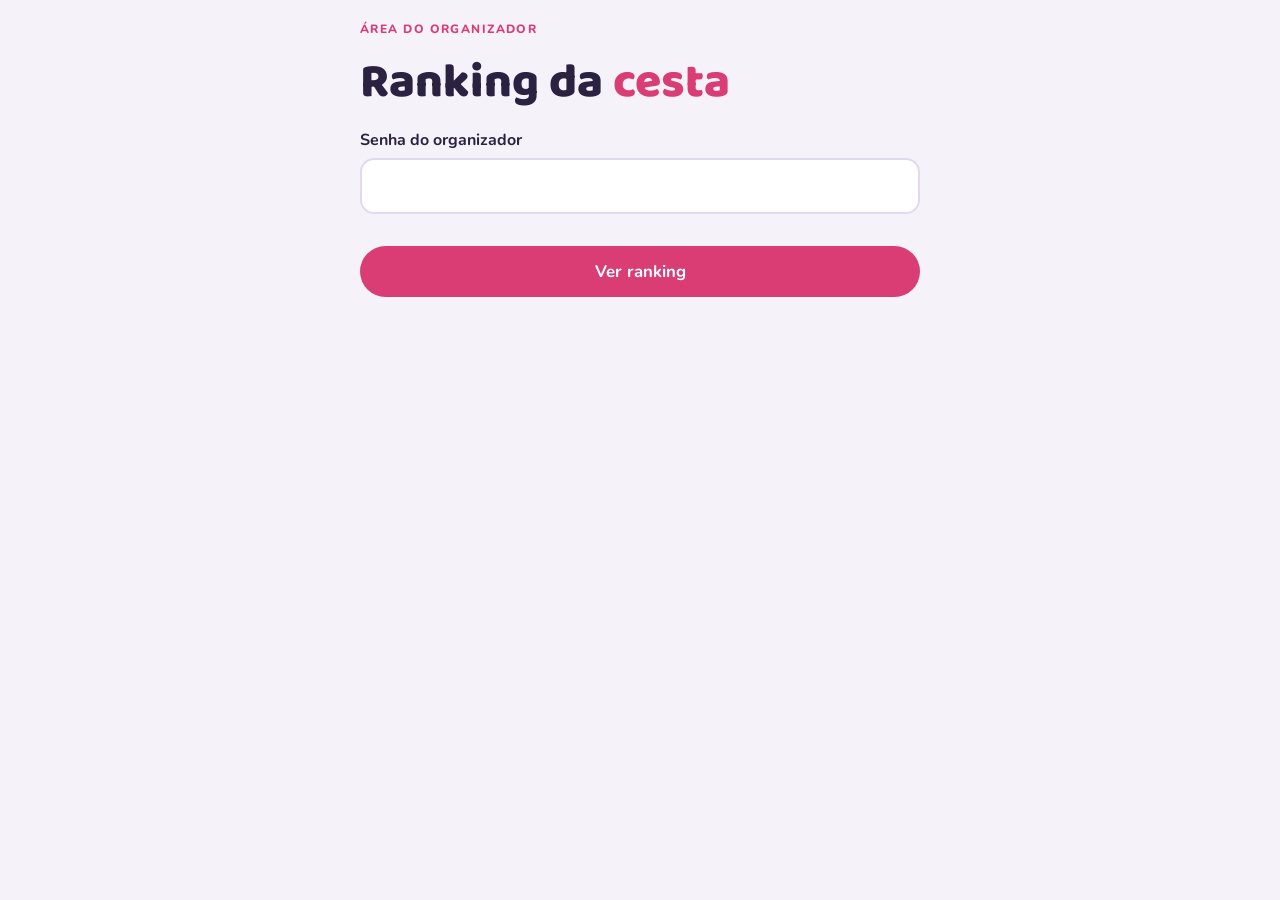
==== ranking.html @ c0b14872 "Quiz Quem é essa criança? Co-Authored-By: Claude Opus 5.5 <noreply@anthropic.com> Claude-Session: ht" ====
<!doctype html>
<html lang="pt-BR">
<head>
<meta charset="utf-8">
<meta name="viewport" content="width=device-width,initial-scale=1,viewport-fit=cover">
<meta name="robots" content="noindex">
<title>Ranking da cesta</title>
<link rel="preconnect" href="https://fonts.googleapis.com">
<link rel="stylesheet" href="https://fonts.googleapis.com/css2?family=Baloo+2:wght@500;700;800&family=Nunito:wght@400;600;700;800&display=swap">
<link rel="stylesheet" href="style.css">
<script src="config.js"></script>
<style>
  .rank { list-style: none; margin: 0; padding: 0; display: flex; flex-direction: column; gap: 8px; font-variant-numeric: tabular-nums; }
  .rank li { display: grid; grid-template-columns: 2.4rem 1fr auto; align-items: center; gap: 12px; background: var(--cartao); border-radius: 14px; padding: 12px 16px; }
  .rank .pos { font-family: var(--display); font-weight: 800; font-size: 1.4rem; color: var(--tinta-suave); }
  .rank .quem { font-weight: 700; min-width: 0; overflow-wrap: anywhere; }
  .rank .quem small { display: block; font-weight: 600; color: var(--tinta-suave); }
  .rank .pts { font-family: var(--display); font-weight: 800; font-size: 1.5rem; }
  .rank .pts small { font: 600 .85rem var(--texto); color: var(--tinta-suave); }
  .rank li.ouro { background: var(--bala); color: #fff; }
  .rank li.ouro .pos, .rank li.ouro small { color: #ffe3ec; }
  .acoes { display: flex; gap: 10px; flex-wrap: wrap; }
  .acoes .btn { flex: 1 1 160px; }
  .gab { display: grid; grid-template-columns: repeat(auto-fill, minmax(120px, 1fr)); gap: 14px; }
</style>
</head>
<body>
<main class="wrap" id="app">
  <span class="etiqueta">Área do organizador</span>
  <h1>Ranking da <em>cesta</em></h1>
  <form id="f">
    <label for="senha">Senha do organizador</label>
    <input type="password" id="senha" autocomplete="current-password" required>
  </form>
  <div class="nav" style="position:static;background:none"><button class="btn" form="f" type="submit">Ver ranking</button></div>
  <p class="erro" id="msg" hidden></p>
</main>
<script>
const app = document.getElementById("app");
const esc = s => String(s).replace(/[&<>"]/g, c => ({ "&": "&amp;", "<": "&lt;", ">": "&gt;", '"': "&quot;" }[c]));
const hora = d => new Date(d).toLocaleTimeString("pt-BR", { hour: "2-digit", minute: "2-digit" });
let senha = "";

document.getElementById("f").addEventListener("submit", async e => {
  e.preventDefault();
  senha = document.getElementById("senha").value;
  const msg = document.getElementById("msg");
  try { await carregar(); }
  catch (err) { msg.hidden = false; msg.textContent = /senha/i.test(err.message) ? "Senha incorreta." : "Não foi possível carregar. Tente de novo."; }
});

async function carregar() {
  const lista = await rpc("quiz_ranking", { p_senha: senha });
  const total = QUIZ.fotos.length;
  app.innerHTML = `
    <span class="etiqueta">${lista.length} participante${lista.length === 1 ? "" : "s"}</span>
    <h1>Ranking da <em>cesta</em></h1>
    ${lista.length ? `<p class="sub">Empate é decidido por quem enviou primeiro.</p>` : `<p class="sub">Ninguém enviou respostas ainda. Toque em Atualizar depois que a turma responder.</p>`}
    <ol class="rank">${lista.map((p, i) => `
      <li class="${i === 0 ? "ouro" : ""}">
        <span class="pos">${i + 1}º</span>
        <span class="quem">${esc(p.nome)}<small>enviou às ${hora(p.enviado_em)}</small></span>
        <span class="pts">${p.acertos}<small> / ${total}</small></span>
      </li>`).join("")}</ol>
    <div class="acoes">
      <button class="btn sec" id="atualizar">Atualizar</button>
      <button class="btn" id="revelar">Revelar quem é quem</button>
    </div>
    <div id="gab"></div>`;
  document.getElementById("atualizar").onclick = carregar;
  document.getElementById("revelar").onclick = revelar;
}

async function revelar() {
  const g = await rpc("quiz_gabarito_revelar", { p_senha: senha });
  const mapa = Object.fromEntries(g.map(x => [x.codigo, x.nome]));
  document.getElementById("gab").innerHTML = `
    <h2 style="margin-block:8px 14px">Quem é quem</h2>
    <div class="gab">${QUIZ.fotos.map((c, i) => `<div class="mini"><img src="fotos/${c}.jpg" alt="Foto ${i + 1}"><span>${esc(mapa[c] || "")}</span></div>`).join("")}</div>`;
  document.getElementById("revelar").hidden = true;
}
</script>
</body>
</html>
---- style.css ----
/* Álbum de fotos antigo: papel lilás claro, tinta ameixa, rosa-bala como destaque */
:root {
  --papel: #f6f2fa;
  --cartao: #ffffff;
  --tinta: #2b2140;
  --tinta-suave: #6b6180;
  --linha: #e2d9ec;
  --bala: #d93d74;
  --bala-escura: #b52c5d;
  --caramelo: #f2b33d;
  --ok: #1f8a5b;
  --display: "Baloo 2", "Trebuchet MS", system-ui, sans-serif;
  --texto: "Nunito", system-ui, -apple-system, "Segoe UI", sans-serif;
  color-scheme: light;
}
* { box-sizing: border-box; }
html, body { margin: 0; }
body {
  background: var(--papel);
  color: var(--tinta);
  font: 16px/1.5 var(--texto);
  min-height: 100vh;
  padding-left: max(16px, env(safe-area-inset-left, 0px));
  padding-right: max(16px, env(safe-area-inset-right, 0px));
  padding-block: max(20px, env(safe-area-inset-top, 0px)) max(32px, env(safe-area-inset-bottom, 0px));
}
.wrap { max-width: 560px; margin: 0 auto; display: flex; flex-direction: column; gap: 20px; }
h1, h2 { font-family: var(--display); line-height: 1.05; margin: 0; text-wrap: balance; }
h1 { font-size: clamp(2.2rem, 8vw, 3rem); font-weight: 800; }
h1 em { font-style: normal; color: var(--bala); }
h2 { font-size: 1.6rem; font-weight: 700; }
p { margin: 0; }
.sub { color: var(--tinta-suave); }
.etiqueta { font-size: .75rem; font-weight: 800; letter-spacing: .12em; text-transform: uppercase; color: var(--bala); }

.btn {
  appearance: none; border: 0; border-radius: 999px; cursor: pointer;
  font: 700 1.05rem var(--texto); padding: 14px 24px;
  background: var(--bala); color: #fff; transition: background .15s, transform .1s;
}
.btn:hover { background: var(--bala-escura); }
.btn:active { transform: scale(.98); }
.btn:disabled { opacity: .45; cursor: not-allowed; }
.btn.sec { background: transparent; color: var(--tinta); box-shadow: inset 0 0 0 2px var(--linha); }
.btn.sec:hover { background: var(--cartao); }
.btn:focus-visible, .nome:focus-visible, input:focus-visible { outline: 3px solid var(--caramelo); outline-offset: 2px; }

input[type=text], input[type=password] {
  width: 100%; font: 600 1.1rem var(--texto); color: var(--tinta);
  padding: 14px 16px; border-radius: 14px; border: 2px solid var(--linha); background: var(--cartao);
}
input:focus { border-color: var(--bala); outline: none; }
label { font-weight: 700; display: block; margin-bottom: 6px; }

/* Polaroid */
.polaroid {
  background: var(--cartao); padding: 12px 12px 14px; border-radius: 4px;
  box-shadow: 0 10px 30px -12px rgba(43,33,64,.35), 0 2px 6px rgba(43,33,64,.08);
  transform: rotate(var(--giro, -1.2deg)); align-self: center; width: min(100%, 420px);
}
.polaroid .moldura { aspect-ratio: 4 / 5; background: #efe9f4; overflow: hidden; display: grid; place-items: center; }
.polaroid img { width: 100%; height: 100%; object-fit: contain; display: block; }
.polaroid .legenda { font-family: var(--display); font-weight: 700; font-size: 1.3rem; text-align: center; padding-top: 8px; min-height: 2.1rem; }
.polaroid .legenda.vazia { color: var(--tinta-suave); font-weight: 500; }

.progresso { height: 8px; background: var(--linha); border-radius: 99px; overflow: hidden; }
.progresso > div { height: 100%; background: var(--bala); width: 0; transition: width .25s; }
.topo { display: flex; justify-content: space-between; align-items: baseline; gap: 12px; font-variant-numeric: tabular-nums; }

.nomes { display: grid; grid-template-columns: repeat(auto-fill, minmax(140px, 1fr)); gap: 8px; }
.nome {
  appearance: none; cursor: pointer; text-align: left; font: 700 .98rem var(--texto); color: var(--tinta);
  padding: 11px 12px; border-radius: 12px; border: 2px solid var(--linha); background: var(--cartao);
  display: flex; justify-content: space-between; align-items: center; gap: 6px; min-width: 0;
}
.nome:hover { border-color: var(--bala); }
.nome.usado { color: var(--tinta-suave); background: transparent; border-style: dashed; }
.nome.usado::after { content: "usado"; font-size: .7rem; font-weight: 800; text-transform: uppercase; letter-spacing: .06em; }
.nome.escolhido { background: var(--bala); border-color: var(--bala); color: #fff; }
.nome.escolhido::after { content: "✓"; }
.dica { font-size: .9rem; color: var(--tinta-suave); }

.nav { display: flex; gap: 10px; position: sticky; bottom: 0; padding-block: 12px max(12px, env(safe-area-inset-bottom, 0px)); background: linear-gradient(transparent, var(--papel) 30%); }
.nav .btn { flex: 1; }

.revisao { display: grid; grid-template-columns: repeat(auto-fill, minmax(100px, 1fr)); gap: 12px; }
.mini { background: var(--cartao); padding: 6px 6px 8px; border-radius: 4px; box-shadow: 0 4px 12px -6px rgba(43,33,64,.3); cursor: pointer; border: 0; font: inherit; color: inherit; text-align: center; }
.mini img { width: 100%; aspect-ratio: 1; object-fit: cover; display: block; background: #efe9f4; }
.mini span { display: block; font-weight: 700; font-size: .85rem; padding-top: 6px; line-height: 1.2; }
.mini span.falta { color: var(--bala); }

.aviso { background: #fff4dc; border-radius: 14px; padding: 12px 14px; font-weight: 600; }
.erro { color: var(--bala-escura); font-weight: 700; }
.fim { text-align: center; align-items: center; padding-top: 10vh; }
.doce { font-size: 3.5rem; line-height: 1; }

@media (prefers-reduced-motion: reduce) { * { transition: none !important; } }
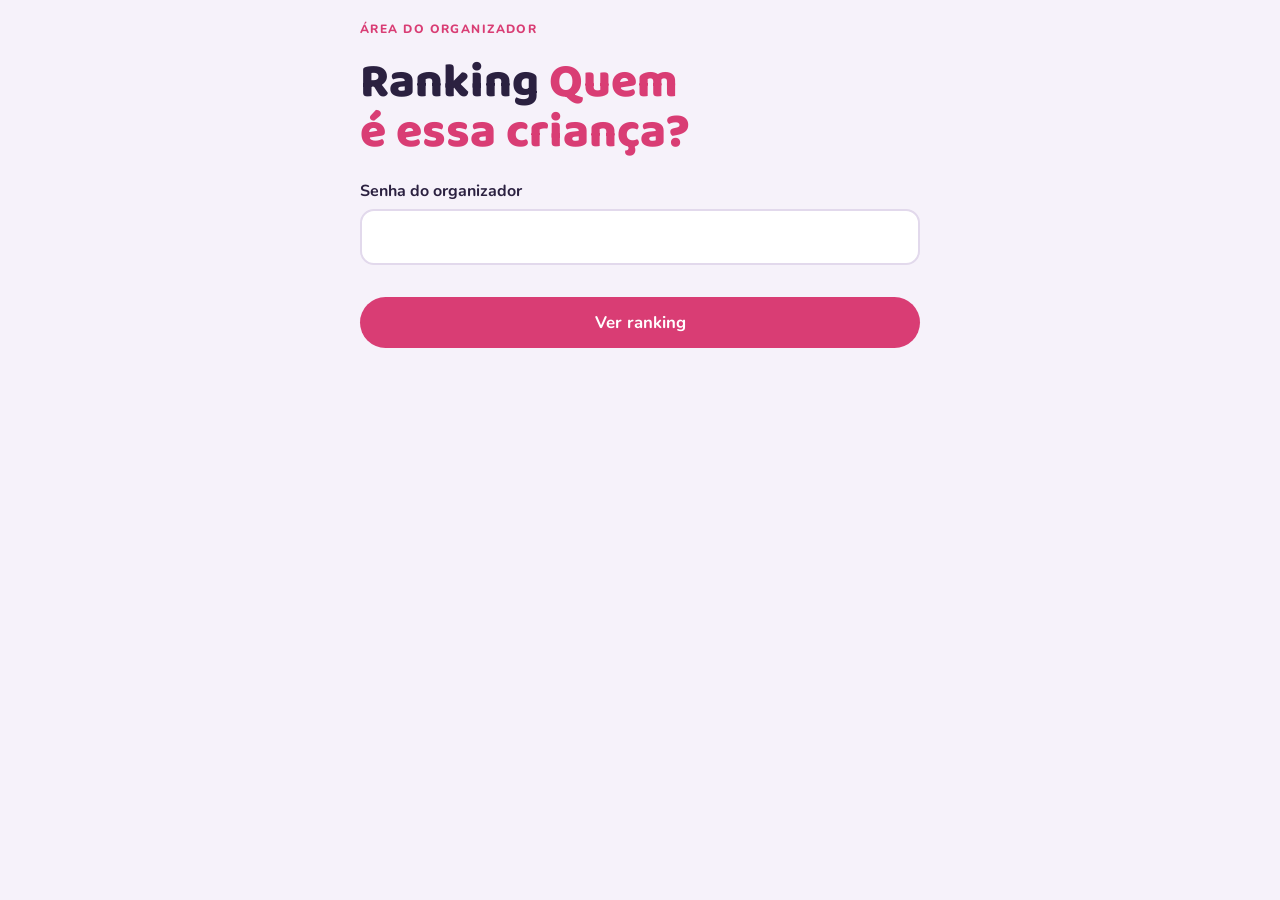
==== commit 9a8547ce: "Renomeia o título do ranking Co-Authored-By: Claude Opus 5.5 <noreply@anthropic.com> Claude-Session:" ====
--- a/ranking.html
+++ b/ranking.html
@@ -4,7 +4,7 @@
 <meta charset="utf-8">
 <meta name="viewport" content="width=device-width,initial-scale=1,viewport-fit=cover">
 <meta name="robots" content="noindex">
-<title>Ranking da cesta</title>
+<title>Ranking Quem é essa criança?</title>
 <link rel="preconnect" href="https://fonts.googleapis.com">
 <link rel="stylesheet" href="https://fonts.googleapis.com/css2?family=Baloo+2:wght@500;700;800&family=Nunito:wght@400;600;700;800&display=swap">
 <link rel="stylesheet" href="style.css">
@@ -27,7 +27,7 @@
 <body>
 <main class="wrap" id="app">
   <span class="etiqueta">Área do organizador</span>
-  <h1>Ranking da <em>cesta</em></h1>
+  <h1>Ranking <em>Quem é essa criança?</em></h1>
   <form id="f">
     <label for="senha">Senha do organizador</label>
     <input type="password" id="senha" autocomplete="current-password" required>
@@ -54,7 +54,7 @@
   const total = QUIZ.fotos.length;
   app.innerHTML = `
     <span class="etiqueta">${lista.length} participante${lista.length === 1 ? "" : "s"}</span>
-    <h1>Ranking da <em>cesta</em></h1>
+    <h1>Ranking <em>Quem é essa criança?</em></h1>
     ${lista.length ? `<p class="sub">Empate é decidido por quem enviou primeiro.</p>` : `<p class="sub">Ninguém enviou respostas ainda. Toque em Atualizar depois que a turma responder.</p>`}
     <ol class="rank">${lista.map((p, i) => `
       <li class="${i === 0 ? "ouro" : ""}">
--- a/style.css
+++ b/style.css
@@ -84,7 +84,7 @@
 .nav .btn { flex: 1; }
 
 .revisao { display: grid; grid-template-columns: repeat(auto-fill, minmax(100px, 1fr)); gap: 12px; }
-.mini { background: var(--cartao); padding: 6px 6px 8px; border-radius: 4px; box-shadow: 0 4px 12px -6px rgba(43,33,64,.3); cursor: pointer; border: 0; font: inherit; color: inherit; text-align: center; }
+.mini { background: var(--cartao); padding: 6px 6px 8px; border-radius: 4px; box-shadow: 0 4px 12px -6px rgba(43,33,64,.3); border: 0; font: inherit; color: inherit; text-align: center; }
 .mini img { width: 100%; aspect-ratio: 1; object-fit: cover; display: block; background: #efe9f4; }
 .mini span { display: block; font-weight: 700; font-size: .85rem; padding-top: 6px; line-height: 1.2; }
 .mini span.falta { color: var(--bala); }
@@ -95,3 +95,11 @@
 .doce { font-size: 3.5rem; line-height: 1; }
 
 @media (prefers-reduced-motion: reduce) { * { transition: none !important; } }
+
+/* Tela de entrada: só o nome, em destaque */
+.entrada { display: flex; flex-direction: column; gap: 18px; padding-top: 12vh; }
+.campo-nome { background: var(--cartao); border-radius: 22px; padding: 22px 20px; box-shadow: 0 14px 34px -18px rgba(43,33,64,.45); display: flex; flex-direction: column; gap: 10px; }
+.campo-nome label { font-family: var(--display); font-size: 1.7rem; font-weight: 800; margin: 0; }
+.campo-nome input { font-size: 1.3rem; padding: 18px 18px; border-width: 3px; }
+.intro { display: flex; flex-direction: column; gap: 8px; }
+h2 em { font-style: normal; color: var(--bala); }
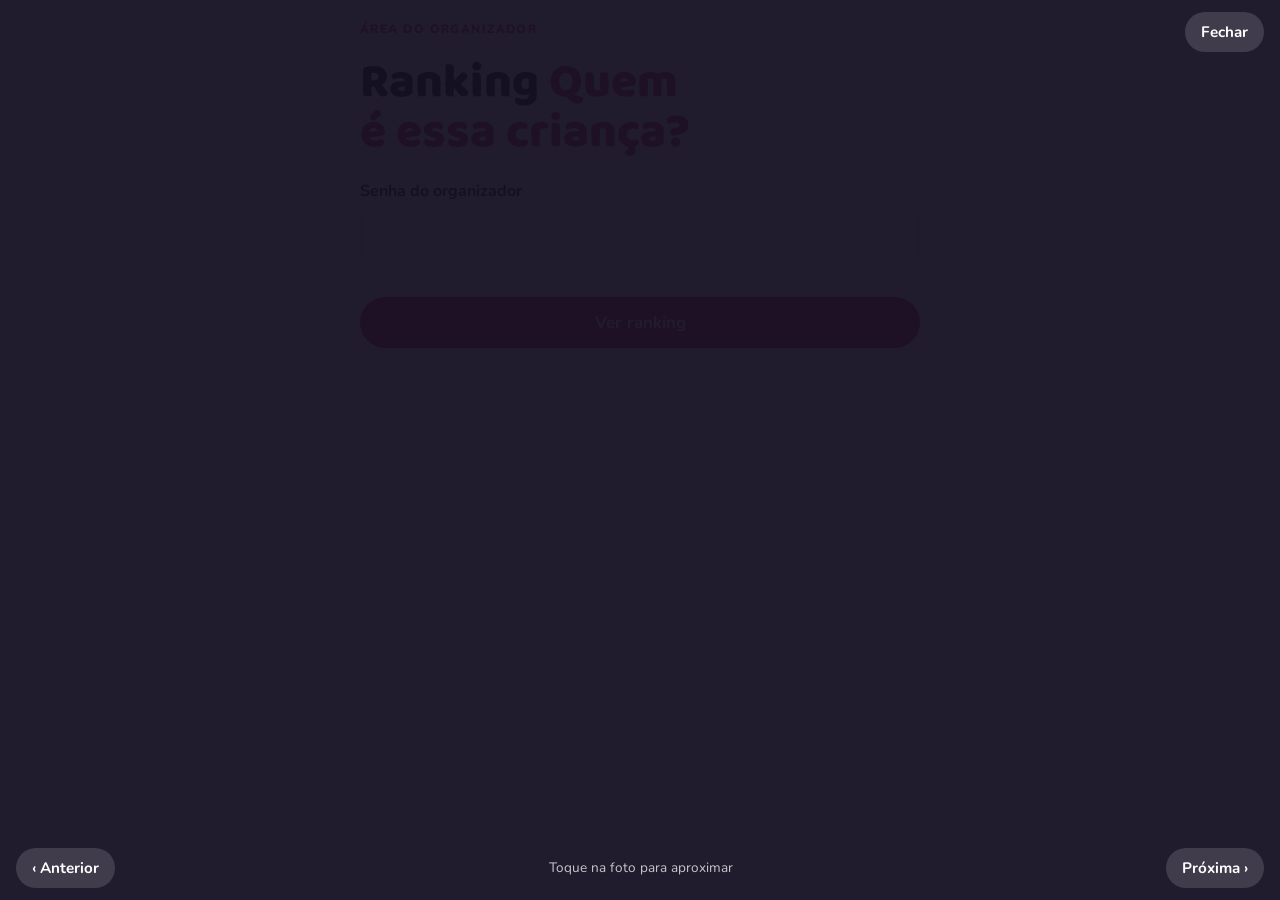
==== commit 9fb9acaa: "Abre a foto inteira com zoom ao tocar na miniatura Co-Authored-By: Claude Opus 5.5 <noreply@anthropi" ====
--- a/ranking.html
+++ b/ranking.html
@@ -9,6 +9,7 @@
 <link rel="stylesheet" href="https://fonts.googleapis.com/css2?family=Baloo+2:wght@500;700;800&family=Nunito:wght@400;600;700;800&display=swap">
 <link rel="stylesheet" href="style.css">
 <script src="config.js"></script>
+<script src="lightbox.js" defer></script>
 <style>
   .rank { list-style: none; margin: 0; padding: 0; display: flex; flex-direction: column; gap: 8px; font-variant-numeric: tabular-nums; }
   .rank li { display: grid; grid-template-columns: 2.4rem 1fr auto; align-items: center; gap: 12px; background: var(--cartao); border-radius: 14px; padding: 12px 16px; }
--- a/style.css
+++ b/style.css
@@ -103,3 +103,19 @@
 .campo-nome input { font-size: 1.3rem; padding: 18px 18px; border-width: 3px; }
 .intro { display: flex; flex-direction: column; gap: 8px; }
 h2 em { font-style: normal; color: var(--bala); }
+
+/* Foto ampliada */
+.mini img { cursor: zoom-in; }
+.lb { position: fixed; inset: 0; z-index: 50; background: rgba(20,14,32,.94); color: #fff; display: flex; flex-direction: column;
+  padding: env(safe-area-inset-top, 0px) env(safe-area-inset-right, 0px) env(safe-area-inset-bottom, 0px) env(safe-area-inset-left, 0px); }
+.lb-barra { display: flex; align-items: center; justify-content: space-between; gap: 10px; padding: 12px 16px; }
+.lb-nome { font-family: var(--display); font-weight: 700; font-size: 1.4rem; min-width: 0; overflow-wrap: anywhere; }
+.lb-dica { font-size: .85rem; opacity: .75; text-align: center; }
+.lb-btn { appearance: none; border: 0; border-radius: 999px; background: rgba(255,255,255,.14); color: #fff; font: 700 .95rem var(--texto); padding: 10px 16px; cursor: pointer; white-space: nowrap; }
+.lb-btn:hover { background: rgba(255,255,255,.24); }
+.lb-btn:focus-visible { outline: 3px solid var(--caramelo); outline-offset: 2px; }
+.lb-area { flex: 1; min-height: 0; overflow: hidden; display: flex; align-items: center; justify-content: center; }
+.lb-area img { max-width: 100%; max-height: 100%; object-fit: contain; cursor: zoom-in; user-select: none; -webkit-user-drag: none; }
+.lb.zoom .lb-area { overflow: auto; display: block; -webkit-overflow-scrolling: touch; }
+.lb.zoom .lb-area img { max-width: none; max-height: none; width: 250%; height: auto; cursor: zoom-out; }
+@media (min-width: 700px) { .lb.zoom .lb-area img { width: auto; height: 250%; } }
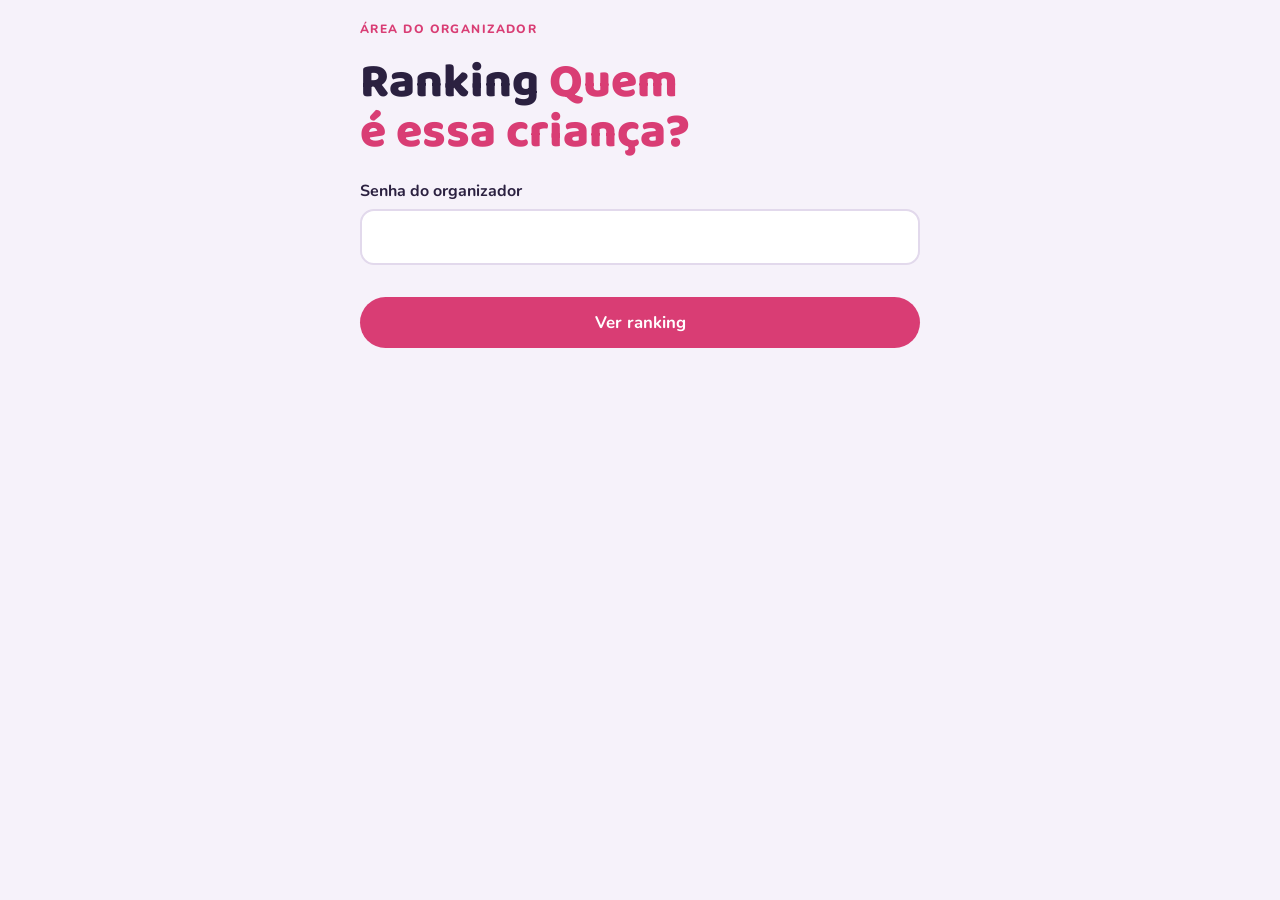
==== commit 50d35676: "Força o navegador a baixar a versão nova dos arquivos Co-Authored-By: Claude Opus 5.5 <noreply@anthr" ====
--- a/ranking.html
+++ b/ranking.html
@@ -7,9 +7,9 @@
 <title>Ranking Quem é essa criança?</title>
 <link rel="preconnect" href="https://fonts.googleapis.com">
 <link rel="stylesheet" href="https://fonts.googleapis.com/css2?family=Baloo+2:wght@500;700;800&family=Nunito:wght@400;600;700;800&display=swap">
-<link rel="stylesheet" href="style.css">
-<script src="config.js"></script>
-<script src="lightbox.js" defer></script>
+<link rel="stylesheet" href="style.css?v=3">
+<script src="config.js?v=3"></script>
+<script src="lightbox.js?v=3" defer></script>
 <style>
   .rank { list-style: none; margin: 0; padding: 0; display: flex; flex-direction: column; gap: 8px; font-variant-numeric: tabular-nums; }
   .rank li { display: grid; grid-template-columns: 2.4rem 1fr auto; align-items: center; gap: 12px; background: var(--cartao); border-radius: 14px; padding: 12px 16px; }
--- a/style.css
+++ b/style.css
@@ -14,6 +14,7 @@
   color-scheme: light;
 }
 * { box-sizing: border-box; }
+[hidden] { display: none !important; }
 html, body { margin: 0; }
 body {
   background: var(--papel);
